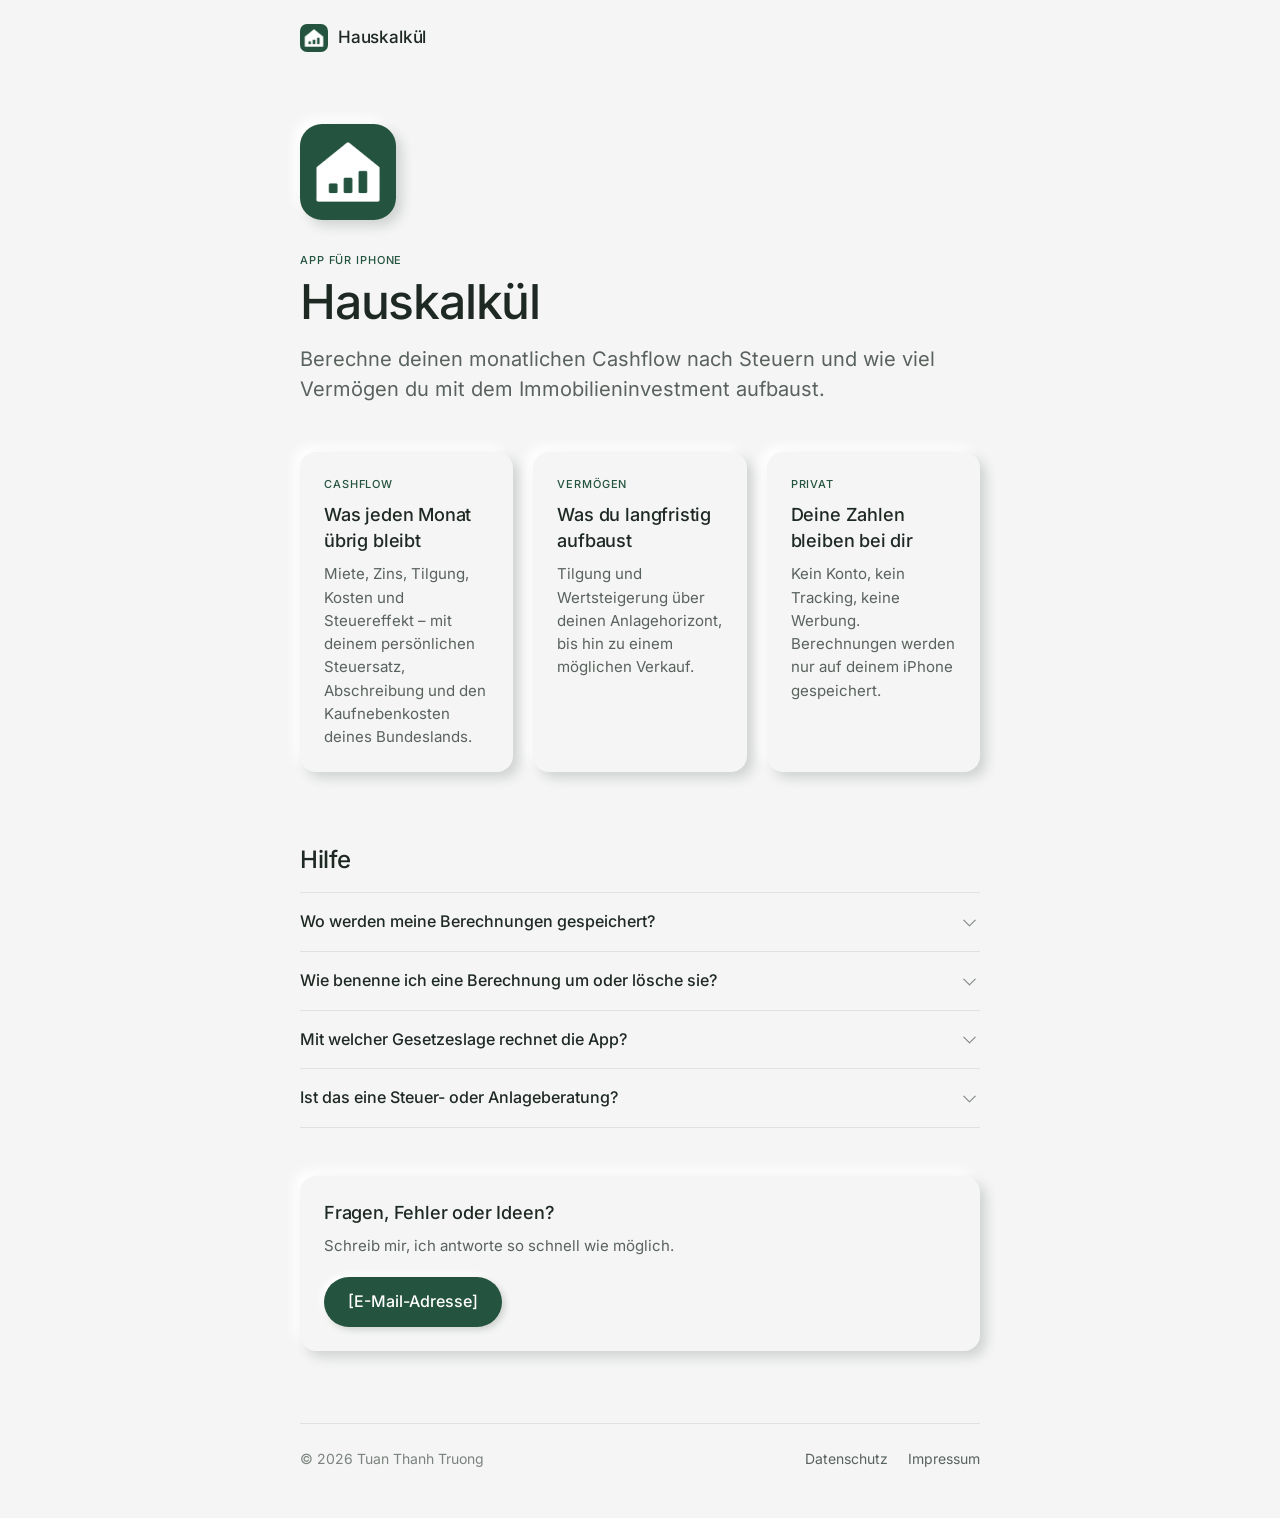
==== index.html @ fa242a58 "Add Hauskalkül website with help, privacy policy and imprint" ====
<!doctype html>
<html lang="de">
<head>
  <meta charset="utf-8">
  <meta name="viewport" content="width=device-width, initial-scale=1">
  <title>Hauskalkül – Cashflow-Rechner für Immobilien</title>
  <meta name="description" content="Berechne deinen monatlichen Cashflow nach Steuern und wie viel Vermögen du mit dem Immobilieninvestment aufbaust.">
  <meta name="theme-color" content="#f4f5f4">
  <link rel="icon" href="assets/icon.png">
  <link rel="apple-touch-icon" href="assets/icon.png">
  <link rel="stylesheet" href="assets/style.css">
</head>
<body>
  <div class="wrap">
    <header class="top">
      <a class="brand" href="./"><img src="assets/icon.png" alt="" width="28" height="28"><span>Hauskalkül</span></a>
    </header>

    <main>
      <section class="hero">
        <img class="hero-icon" src="assets/icon.png" alt="App-Symbol von Hauskalkül" width="96" height="96">
        <p class="overline">App für iPhone</p>
        <h1>Hauskalkül</h1>
        <p class="lead">Berechne deinen monatlichen Cashflow nach Steuern und wie viel Vermögen du mit dem Immobilieninvestment aufbaust.</p>
      </section>

      <section class="features" aria-label="Funktionen">
        <article class="card">
          <p class="overline">Cashflow</p>
          <h2>Was jeden Monat übrig bleibt</h2>
          <p>Miete, Zins, Tilgung, Kosten und Steuereffekt – mit deinem persönlichen Steuersatz, Abschreibung und den Kaufnebenkosten deines Bundeslands.</p>
        </article>
        <article class="card">
          <p class="overline">Vermögen</p>
          <h2>Was du langfristig aufbaust</h2>
          <p>Tilgung und Wertsteigerung über deinen Anlagehorizont, bis hin zu einem möglichen Verkauf.</p>
        </article>
        <article class="card">
          <p class="overline">Privat</p>
          <h2>Deine Zahlen bleiben bei dir</h2>
          <p>Kein Konto, kein Tracking, keine Werbung. Berechnungen werden nur auf deinem iPhone gespeichert.</p>
        </article>
      </section>

      <section id="hilfe" class="help">
        <h2 class="section-title">Hilfe</h2>
        <details>
          <summary>Wo werden meine Berechnungen gespeichert?</summary>
          <p>Nur auf deinem iPhone, im Speicher der App. Es gibt kein Konto und keinen Server, niemand außer dir hat Zugriff darauf. Wenn du die App löschst, werden auch die gespeicherten Berechnungen gelöscht.</p>
        </details>
        <details>
          <summary>Wie benenne ich eine Berechnung um oder lösche sie?</summary>
          <p>Tippe auf der Startseite neben der Berechnung auf den Stift. Dort kannst du sie umbenennen oder löschen.</p>
        </details>
        <details>
          <summary>Mit welcher Gesetzeslage rechnet die App?</summary>
          <p>Mit den aktuellen Werten des deutschen Steuer- und Sozialversicherungsrechts, etwa Einkommensteuertarif, Grunderwerbsteuer und Abschreibung. Bis zu welchem Datum die Rechtslage berücksichtigt ist, steht in der App. Ändert sich etwas, wird Hauskalkül aktualisiert.</p>
        </details>
        <details>
          <summary>Ist das eine Steuer- oder Anlageberatung?</summary>
          <p>Nein. Hauskalkül rechnet mit deinen Eingaben und vereinfachten Annahmen. Die Ergebnisse sind Modellrechnungen und ersetzen keine individuelle Steuer- oder Anlageberatung.</p>
        </details>
      </section>

      <section class="card contact" aria-labelledby="kontakt">
        <h2 id="kontakt">Fragen, Fehler oder Ideen?</h2>
        <p>Schreib mir, ich antworte so schnell wie möglich.</p>
        <a class="button" href="mailto:[E-Mail-Adresse]">[E-Mail-Adresse]</a>
      </section>
    </main>

    <footer>
      <span>© 2026 Tuan Thanh Truong</span>
      <nav aria-label="Rechtliches"><a href="datenschutz/">Datenschutz</a><a href="impressum/">Impressum</a></nav>
    </footer>
  </div>
</body>
</html>
---- assets/style.css ----
/* Hauskalkül – Farben und Schrift wie in der App (Soft UI) */
@font-face { font-family: "Inter"; src: url("inter-400.woff2") format("woff2"); font-weight: 400; font-display: swap; }
@font-face { font-family: "Inter"; src: url("inter-500.woff2") format("woff2"); font-weight: 500; font-display: swap; }

:root {
  color-scheme: light;
  --surface: #f4f5f4;
  --ink: #1f2924;
  --muted: #5a625e;
  --subtle: #7c837f;
  --hairline: #dfe2e0;
  --brand: #24533f;
  --brand-800: #1b4232;
  --brand-100: #e3ece7;
  --raised: 6px 6px 12px #d0d3d1, -6px -6px 12px #ffffff;
  --raised-sm: 3px 3px 6px #d0d3d1, -3px -3px 6px #ffffff;
}

* { box-sizing: border-box; }
html { -webkit-text-size-adjust: 100%; }
body {
  margin: 0;
  background: var(--surface);
  color: var(--ink);
  font: 400 16px/1.6 Inter, -apple-system, BlinkMacSystemFont, "Segoe UI", Roboto, sans-serif;
  -webkit-font-smoothing: antialiased;
}
a { color: var(--brand); text-decoration-thickness: 1px; text-underline-offset: 3px; }
a:focus-visible, summary:focus-visible { outline: 2px solid var(--brand); outline-offset: 3px; border-radius: 6px; }

.wrap { max-width: 720px; margin: 0 auto; padding: 0 20px; }

/* Kopf */
.top { padding: 24px 0 8px; }
.brand { display: inline-flex; align-items: center; gap: 10px; color: var(--ink); font-size: 17px; font-weight: 500; letter-spacing: -0.01em; text-decoration: none; }
.brand img { border-radius: 7px; }

/* Startseite */
.hero { padding: 56px 0 48px; }
.hero-icon { display: block; margin-bottom: 32px; border-radius: 22px; box-shadow: var(--raised); }
.overline { margin: 0 0 8px; color: var(--brand); font-size: 11px; font-weight: 500; line-height: 16px; letter-spacing: 0.08em; text-transform: uppercase; }
h1 { margin: 0 0 16px; font-size: clamp(36px, 9vw, 48px); font-weight: 500; line-height: 1.1; letter-spacing: -0.025em; }
.lead { max-width: 32em; margin: 0; color: var(--muted); font-size: clamp(18px, 4.6vw, 20px); line-height: 1.5; }

.features { display: grid; grid-template-columns: repeat(auto-fit, minmax(200px, 1fr)); gap: 20px; margin-bottom: 72px; }
.card { padding: 24px; border-radius: 16px; background: var(--surface); box-shadow: var(--raised); }
.card h2 { margin: 0 0 8px; font-size: 18px; font-weight: 500; line-height: 26px; letter-spacing: -0.01em; }
.card p { margin: 0; color: var(--muted); font-size: 15px; line-height: 1.55; }
.card .overline { margin-bottom: 10px; color: var(--brand); font-size: 11px; line-height: 16px; }

.section-title { margin: 0 0 16px; font-size: 24px; font-weight: 500; line-height: 32px; letter-spacing: -0.015em; }
.help { margin-bottom: 48px; }
details { border-bottom: 1px solid var(--hairline); }
details:first-of-type { border-top: 1px solid var(--hairline); }
summary { position: relative; padding: 16px 36px 16px 0; font-weight: 500; list-style: none; cursor: pointer; }
summary::-webkit-details-marker { display: none; }
summary::after {
  content: ""; position: absolute; top: 50%; right: 6px; width: 8px; height: 8px;
  border-right: 1.5px solid var(--subtle); border-bottom: 1.5px solid var(--subtle);
  transform: translateY(-70%) rotate(45deg); transition: transform 0.2s ease;
}
details[open] summary::after { transform: translateY(-30%) rotate(-135deg); }
details p { margin: -4px 0 18px; color: var(--muted); }

.contact { margin-bottom: 72px; }
.contact p { margin-bottom: 20px; }
.button {
  display: inline-flex; align-items: center; min-height: 48px; padding: 12px 24px;
  border-radius: 999px; background: var(--brand); box-shadow: var(--raised-sm);
  color: #ffffff; font-weight: 500; text-decoration: none; overflow-wrap: anywhere;
}
.button:hover { background: var(--brand-800); }

/* Rechtstexte */
.legal { max-width: 640px; padding: 40px 0 64px; }
.legal h1 { margin-bottom: 8px; font-size: clamp(32px, 8vw, 40px); }
.meta { margin: 0 0 32px; color: var(--subtle); font-size: 14px; }
.legal h2 { margin: 40px 0 8px; font-size: 18px; font-weight: 500; line-height: 26px; letter-spacing: -0.01em; }
.legal h3 { margin: 24px 0 4px; font-size: 16px; font-weight: 500; }
.legal p, .legal address { margin: 0 0 12px; }
address { font-style: normal; }
.summary { margin-bottom: 8px; padding: 20px 24px; border-radius: 12px; background: var(--brand-100); color: var(--brand-800); }
.summary p { margin: 0; }

/* Fuß */
footer {
  display: flex; flex-wrap: wrap; justify-content: space-between; gap: 12px 24px;
  padding: 24px 0 48px; border-top: 1px solid var(--hairline); color: var(--subtle); font-size: 14px;
}
footer nav { display: flex; gap: 20px; }
footer a { color: var(--muted); text-decoration: none; }
footer a:hover, footer a[aria-current] { color: var(--ink); text-decoration: underline; }
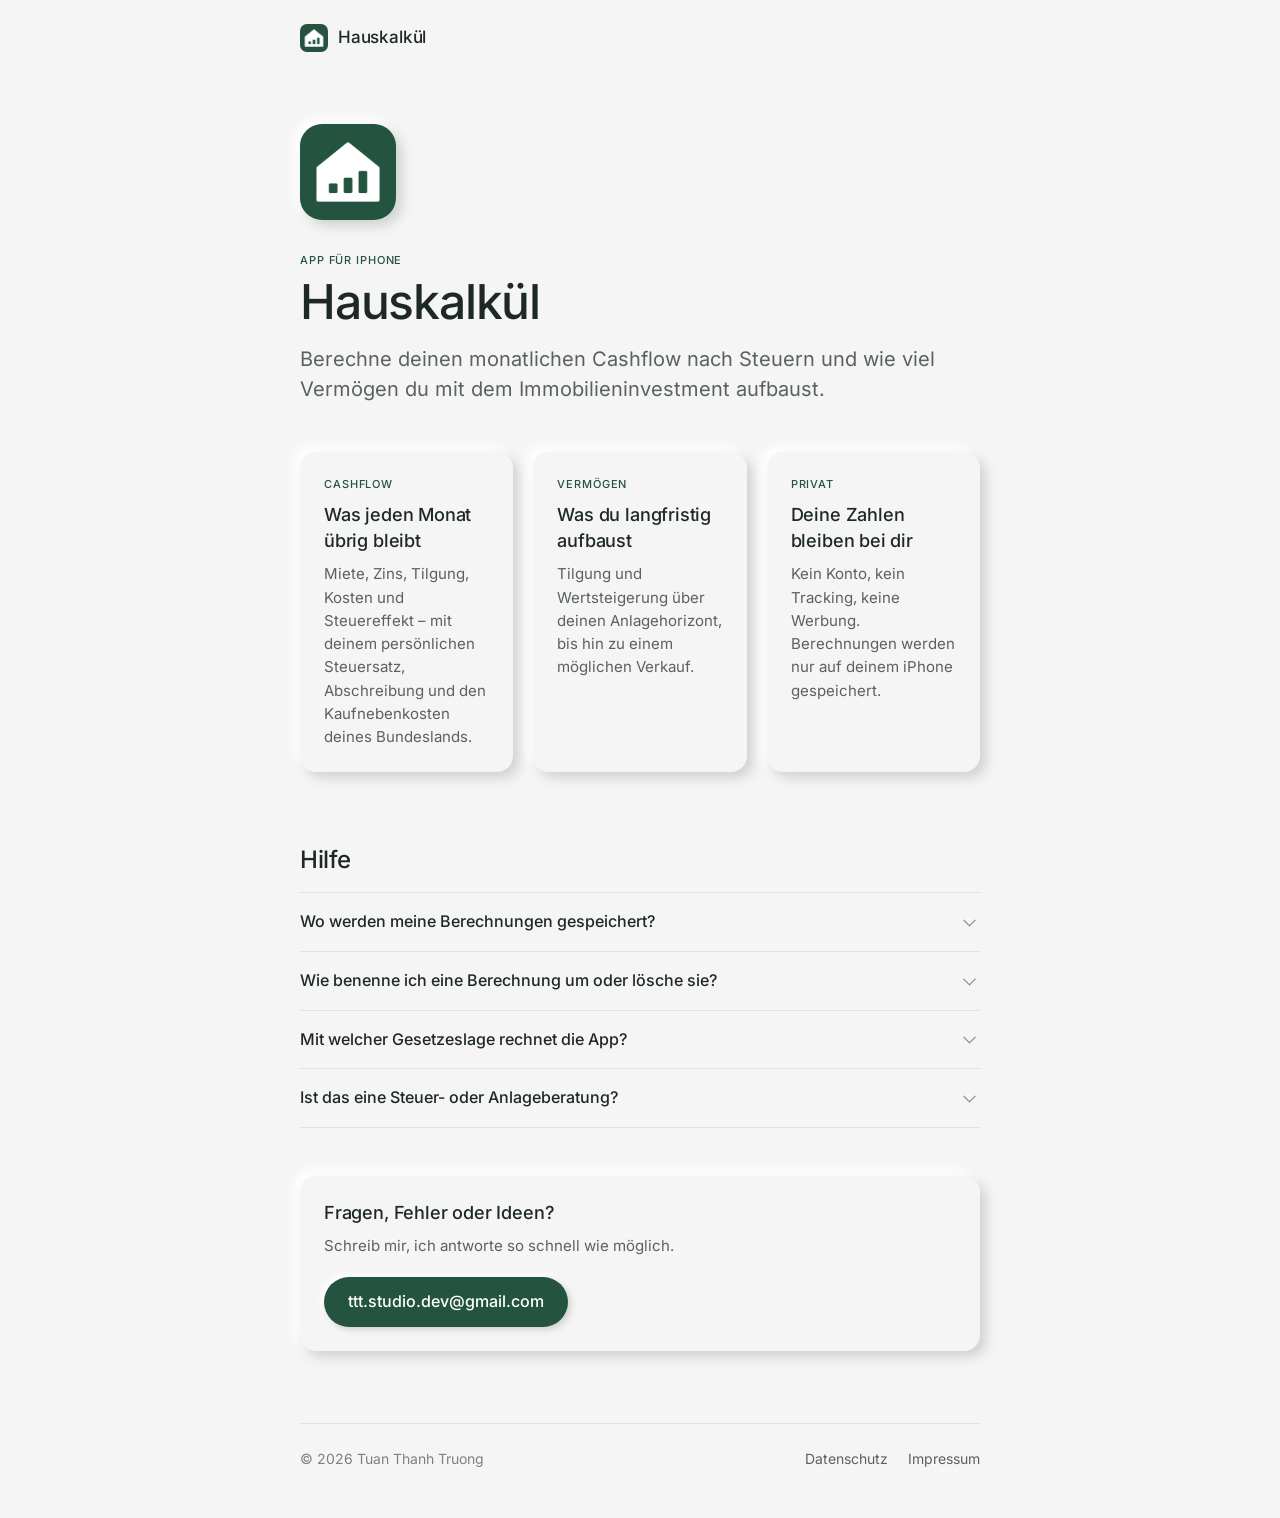
==== commit e761610a: "Add contact email" ====
--- a/index.html
+++ b/index.html
@@ -65,7 +65,7 @@
       <section class="card contact" aria-labelledby="kontakt">
         <h2 id="kontakt">Fragen, Fehler oder Ideen?</h2>
         <p>Schreib mir, ich antworte so schnell wie möglich.</p>
-        <a class="button" href="mailto:[E-Mail-Adresse]">[E-Mail-Adresse]</a>
+        <a class="button" href="mailto:ttt.studio.dev@gmail.com">ttt.studio.dev@gmail.com</a>
       </section>
     </main>
 
